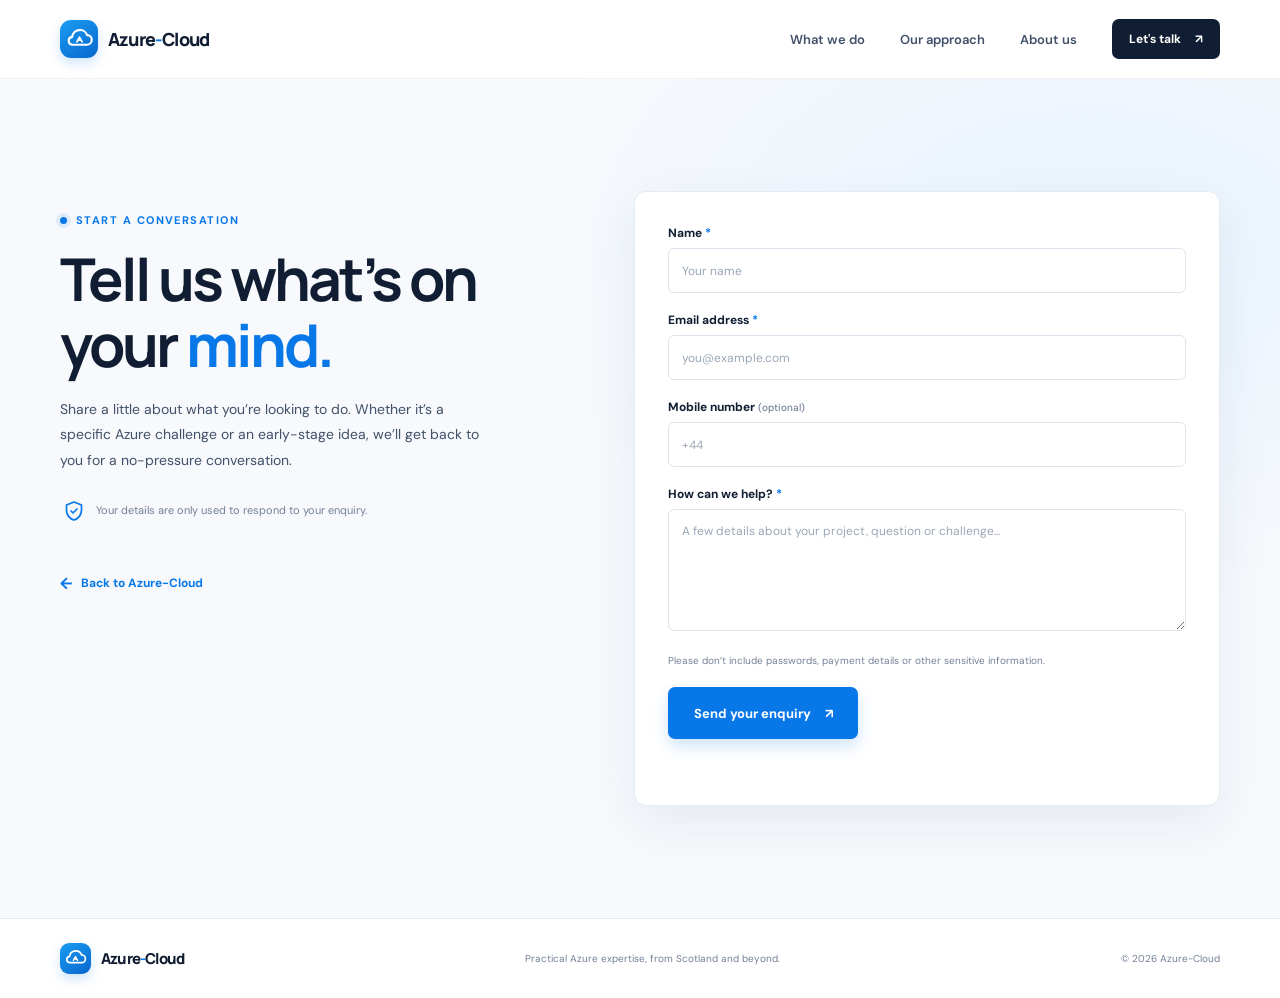
==== contact.html @ da437b1c "Add contact form with Formspree delivery Co-authored-by: Copilot App <223556219+Copilot@users.norepl" ====
<!doctype html>
<html lang="en">
  <head>
    <meta charset="utf-8">
    <meta name="viewport" content="width=device-width, initial-scale=1">
    <meta name="theme-color" content="#f7f9fc">
    <meta name="description" content="Tell Azure-Cloud about your Azure challenge, project or idea. We’ll get back to you.">
    <title>Get in touch | Azure-Cloud</title>
    <link rel="preconnect" href="https://fonts.googleapis.com">
    <link rel="preconnect" href="https://fonts.gstatic.com" crossorigin>
    <link href="https://fonts.googleapis.com/css2?family=DM+Sans:wght@400;500;600;700&family=Manrope:wght@400;500;600;700;800&display=swap" rel="stylesheet">
    <link rel="stylesheet" href="styles.css">
    <script src="script.js" defer></script>
  </head>
  <body>
    <a class="skip-link" href="#main">Skip to content</a>

    <header class="site-header">
      <div class="container header-inner">
        <a class="brand" href="index.html" aria-label="Azure-Cloud home">
          <span class="brand-mark" aria-hidden="true">
            <svg viewBox="0 0 40 40" fill="none">
              <path d="M10.4 26.7h19.1a6.2 6.2 0 0 0 .3-12.4 10 10 0 0 0-19.3 2.3 5.1 5.1 0 0 0-.1 10.1Z" stroke="currentColor" stroke-width="2.7" stroke-linecap="round" stroke-linejoin="round"/>
              <path d="m16.6 23 3.4-6 3.4 6m-5.3-2.1h3.8" stroke="currentColor" stroke-width="2.2" stroke-linecap="round" stroke-linejoin="round"/>
            </svg>
          </span>
          <span class="brand-name">Azure<span>-</span>Cloud</span>
        </a>
        <button class="menu-toggle" type="button" aria-expanded="false" aria-controls="primary-navigation">
          <span class="sr-only">Open navigation</span>
          <span></span><span></span>
        </button>
        <nav class="primary-navigation" id="primary-navigation" aria-label="Main navigation">
          <a href="index.html#services">What we do</a>
          <a href="index.html#approach">Our approach</a>
          <a href="index.html#about">About us</a>
          <a class="button button-small button-dark nav-cta" href="contact.html" aria-current="page">Let's talk <span aria-hidden="true">↗</span></a>
        </nav>
      </div>
    </header>

    <main id="main">
      <section class="contact-page section-pad">
        <div class="container contact-page-grid">
          <div class="contact-page-intro">
            <p class="eyebrow"><span class="eyebrow-dot"></span> Start a conversation</p>
            <h1>Tell us what’s on your <span>mind.</span></h1>
            <p>Share a little about what you’re looking to do. Whether it’s a specific Azure challenge or an early-stage idea, we’ll get back to you for a no-pressure conversation.</p>
            <div class="contact-page-note">
              <span class="note-icon" aria-hidden="true">
                <svg viewBox="0 0 24 24" fill="none"><path d="M12 3 4.5 6v5.1c0 4.6 3.2 8.8 7.5 9.9 4.3-1.1 7.5-5.3 7.5-9.9V6L12 3Z" stroke="currentColor" stroke-width="1.7" stroke-linejoin="round"/><path d="m9 12 2 2 4-4" stroke="currentColor" stroke-width="1.7" stroke-linecap="round" stroke-linejoin="round"/></svg>
              </span>
              <span>Your details are only used to respond to your enquiry.</span>
            </div>
            <a class="back-link" href="index.html"><span aria-hidden="true">←</span> Back to Azure-Cloud</a>
          </div>

          <form class="contact-form" id="contact-form" action="https://formspree.io/f/xkjglerq" method="post">
            <input type="hidden" name="_subject" value="New enquiry from Azure-Cloud website">
            <div class="form-honeypot" aria-hidden="true">
              <label for="contact-website">Leave this field empty</label>
              <input id="contact-website" type="text" name="_gotcha" tabindex="-1" autocomplete="off">
            </div>
            <div class="form-field">
              <label for="contact-name">Name <span aria-hidden="true">*</span></label>
              <input id="contact-name" name="name" type="text" autocomplete="name" placeholder="Your name" required maxlength="120">
            </div>
            <div class="form-field">
              <label for="contact-email">Email address <span aria-hidden="true">*</span></label>
              <input id="contact-email" name="email" type="email" autocomplete="email" placeholder="you@example.com" required maxlength="254">
            </div>
            <div class="form-field">
              <label for="contact-mobile">Mobile number <span class="optional-label">(optional)</span></label>
              <input id="contact-mobile" name="mobile" type="tel" autocomplete="tel" placeholder="+44">
            </div>
            <div class="form-field">
              <label for="contact-message">How can we help? <span aria-hidden="true">*</span></label>
              <textarea id="contact-message" name="message" rows="5" placeholder="A few details about your project, question or challenge..." required maxlength="5000"></textarea>
            </div>
            <p class="form-privacy">Please don’t include passwords, payment details or other sensitive information.</p>
            <button class="button button-primary form-submit" type="submit">Send your enquiry <span aria-hidden="true">↗</span></button>
            <p class="form-status" id="form-status" role="status" aria-live="polite"></p>
          </form>
        </div>
      </section>
    </main>

    <footer class="site-footer">
      <div class="container footer-inner">
        <a class="brand footer-brand" href="index.html" aria-label="Azure-Cloud home">
          <span class="brand-mark" aria-hidden="true">
            <svg viewBox="0 0 40 40" fill="none"><path d="M10.4 26.7h19.1a6.2 6.2 0 0 0 .3-12.4 10 10 0 0 0-19.3 2.3 5.1 5.1 0 0 0-.1 10.1Z" stroke="currentColor" stroke-width="2.7" stroke-linecap="round" stroke-linejoin="round"/><path d="m16.6 23 3.4-6 3.4 6m-5.3-2.1h3.8" stroke="currentColor" stroke-width="2.2" stroke-linecap="round" stroke-linejoin="round"/></svg>
          </span>
          <span class="brand-name">Azure<span>-</span>Cloud</span>
        </a>
        <p>Practical Azure expertise, from Scotland and beyond.</p>
        <span class="copyright">© <span id="current-year">2026</span> Azure-Cloud</span>
      </div>
    </footer>
  </body>
</html>
---- styles.css ----
:root {
  color-scheme: light;
  --ink: #101d32;
  --ink-soft: #42516a;
  --muted: #738098;
  --blue: #0877e8;
  --blue-dark: #075fbd;
  --blue-pale: #eaf4ff;
  --line: #e5ebf2;
  --paper: #fff;
  --canvas: #f7f9fc;
  --night: #0b1930;
  --font-body: "DM Sans", "Segoe UI", sans-serif;
  --font-display: "Manrope", "Segoe UI", sans-serif;
}

* { box-sizing: border-box; }
html { scroll-behavior: smooth; scroll-padding-top: 92px; }
body { margin: 0; background: var(--paper); color: var(--ink); font-family: var(--font-body); -webkit-font-smoothing: antialiased; }
a { color: inherit; text-decoration: none; }
button { font: inherit; }
::selection { background: #cfe6ff; color: var(--ink); }

.container { width: min(1160px, calc(100% - 48px)); margin-inline: auto; }
.section-pad { padding-block: 112px; }
.section-shell { overflow: hidden; }
.skip-link { position: absolute; z-index: 10; top: 8px; left: 8px; padding: 12px 16px; transform: translateY(-150%); background: var(--ink); color: white; border-radius: 6px; }
.skip-link:focus { transform: translateY(0); }
.sr-only { position: absolute; width: 1px; height: 1px; padding: 0; margin: -1px; overflow: hidden; clip: rect(0, 0, 0, 0); white-space: nowrap; border: 0; }

.site-header { position: sticky; z-index: 5; top: 0; border-bottom: 1px solid rgba(16, 29, 50, .06); background: rgba(255, 255, 255, .94); backdrop-filter: blur(14px); }
.header-inner { min-height: 78px; display: flex; align-items: center; justify-content: space-between; }
.brand { display: inline-flex; align-items: center; gap: 10px; }
.brand-mark { width: 38px; height: 38px; display: grid; place-items: center; border-radius: 11px; color: white; background: linear-gradient(145deg, #1a9df2, #0866cd); box-shadow: 0 5px 12px rgba(8, 119, 232, .2); }
.brand-mark svg { width: 31px; height: 31px; }
.brand-name { font-family: var(--font-display); font-size: 18px; font-weight: 800; letter-spacing: -.8px; }
.brand-name span { color: var(--blue); }
.primary-navigation { display: flex; align-items: center; gap: 35px; color: var(--ink-soft); font-size: 13px; font-weight: 600; }
.primary-navigation > a:not(.button) { transition: color .2s ease; }
.primary-navigation > a:not(.button):hover { color: var(--blue); }
.menu-toggle { display: none; }

.button { display: inline-flex; min-height: 52px; align-items: center; justify-content: center; gap: 14px; padding: 0 22px; border: 1px solid transparent; border-radius: 7px; font-size: 13px; font-weight: 700; transition: transform .2s ease, background .2s ease, box-shadow .2s ease; }
.button:hover { transform: translateY(-2px); }
.button-primary { color: white; background: var(--blue); box-shadow: 0 7px 16px rgba(8, 119, 232, .2); }
.button-primary:hover { background: var(--blue-dark); box-shadow: 0 9px 20px rgba(8, 119, 232, .28); }
.button-dark { color: white; background: var(--ink); }
.button-dark:hover { background: #203653; }
.button-small { min-height: 40px; padding-inline: 16px; font-size: 12px; }
.button-light { color: var(--ink); background: white; }
.button-light:hover { background: #eaf4ff; }

.hero { padding-top: 87px; background: radial-gradient(ellipse at 85% 23%, rgba(223, 240, 255, .66), transparent 34%), linear-gradient(180deg, #fbfcfe 0%, #f7f9fc 100%); }
.hero-grid { display: grid; grid-template-columns: 1.03fr .97fr; align-items: center; gap: 56px; min-height: 495px; }
.hero-copy { padding-bottom: 18px; }
.eyebrow { display: flex; align-items: center; gap: 9px; margin: 0 0 19px; color: var(--blue); font-size: 11px; font-weight: 700; letter-spacing: 1.45px; text-transform: uppercase; }
.eyebrow-dot { width: 7px; height: 7px; border-radius: 50%; background: var(--blue); box-shadow: 0 0 0 4px rgba(8, 119, 232, .1); }
h1, h2, h3, p { margin-top: 0; }
h1, h2, h3 { font-family: var(--font-display); }
.hero h1 { max-width: 600px; margin-bottom: 20px; font-size: clamp(43px, 5.1vw, 65px); line-height: 1.11; letter-spacing: -3.7px; font-weight: 800; }
.hero h1 span { color: var(--blue); }
.hero-intro { max-width: 520px; margin-bottom: 29px; color: var(--ink-soft); font-size: 16px; line-height: 1.75; }
.hero-actions { display: flex; align-items: center; gap: 25px; }
.text-link { display: inline-flex; align-items: center; gap: 9px; color: var(--ink); font-size: 12px; font-weight: 700; }
.text-link span { color: var(--blue); font-size: 17px; transition: transform .2s ease; }
.text-link:hover span { transform: translateY(3px); }
.hero-note { display: flex; align-items: center; gap: 10px; margin-top: 42px; color: var(--muted); font-size: 11px; }
.hero-note strong { color: var(--ink-soft); font-weight: 700; }
.note-icon { width: 27px; height: 27px; display: grid; place-items: center; color: var(--blue); }
.note-icon svg { width: 24px; height: 24px; }

.hero-visual { position: relative; min-height: 430px; display: grid; place-items: center; isolation: isolate; }
.visual-grid { position: absolute; z-index: -2; inset: 25px 4px 36px; opacity: .42; background-image: linear-gradient(rgba(74, 132, 194, .12) 1px, transparent 1px), linear-gradient(90deg, rgba(74, 132, 194, .12) 1px, transparent 1px); background-size: 38px 38px; mask-image: radial-gradient(ellipse, black 22%, transparent 75%); }
.visual-orbit { position: absolute; z-index: -1; border: 1px solid rgba(37, 129, 220, .13); border-radius: 50%; }
.orbit-one { width: 355px; height: 355px; }
.orbit-two { width: 276px; height: 276px; border-style: dashed; animation: rotate 50s linear infinite; }
.visual-cloud { width: 194px; height: 172px; display: flex; flex-direction: column; align-items: center; justify-content: center; border: 1px solid rgba(255, 255, 255, .9); border-radius: 30px; background: rgba(255, 255, 255, .9); box-shadow: 0 25px 60px rgba(29, 84, 138, .13), 0 5px 16px rgba(29, 84, 138, .07); }
.cloud-symbol { width: 87px; height: 68px; display: grid; place-items: center; color: var(--blue); }
.cloud-symbol svg { width: 84px; }
.visual-cloud > span { margin-top: 5px; color: var(--blue); font-size: 10px; font-weight: 700; letter-spacing: 1.8px; text-transform: uppercase; }
.visual-cloud strong { margin-top: 3px; font-family: var(--font-display); font-size: 12px; }
.service-node { position: absolute; display: flex; align-items: center; gap: 9px; padding: 10px 13px; border: 1px solid rgba(225, 234, 244, .92); border-radius: 9px; background: rgba(255, 255, 255, .96); box-shadow: 0 7px 22px rgba(31, 73, 115, .1); color: var(--ink-soft); font-size: 10px; font-weight: 700; white-space: nowrap; animation: bob 5s ease-in-out infinite; }
.node-icon { width: 24px; height: 24px; display: grid; place-items: center; border-radius: 6px; color: var(--blue); background: var(--blue-pale); font-size: 16px; }
.node-data { top: 54px; left: 14%; animation-delay: -.8s; }
.node-apps { top: 89px; right: 3%; animation-delay: -1.6s; }
.node-security { bottom: 83px; left: 4%; animation-delay: -2.4s; }
.node-ops { right: 9%; bottom: 57px; animation-delay: -3.2s; }
.visual-caption { position: absolute; right: 50%; bottom: 3px; display: flex; align-items: center; gap: 8px; transform: translateX(50%); color: var(--muted); font-size: 10px; font-weight: 600; white-space: nowrap; }
.caption-pulse { width: 6px; height: 6px; border-radius: 50%; background: #26bd93; box-shadow: 0 0 0 4px rgba(38, 189, 147, .11); }
.hero-foot { display: flex; align-items: center; gap: 16px; padding-block: 27px 25px; border-top: 1px solid rgba(16, 29, 50, .08); color: var(--muted); font-size: 10px; font-weight: 600; letter-spacing: .25px; }
.foot-rule { width: 36px; height: 1px; background: #b7c3d2; }

.section-heading { display: flex; align-items: end; justify-content: space-between; gap: 48px; margin-bottom: 49px; }
.section-heading .eyebrow { margin-bottom: 11px; }
.section-heading h2, .approach h2, .about h2, .contact h2 { margin-bottom: 0; font-size: clamp(34px, 4vw, 47px); line-height: 1.2; letter-spacing: -2.2px; }
.section-heading > p { max-width: 420px; margin-bottom: 3px; color: var(--ink-soft); font-size: 14px; line-height: 1.75; }
.service-grid { display: grid; grid-template-columns: repeat(4, 1fr); border: 1px solid var(--line); border-radius: 12px; overflow: hidden; }
.service-card { position: relative; min-height: 306px; padding: 30px 25px 24px; background: white; transition: background .2s ease; }
.service-card + .service-card { border-left: 1px solid var(--line); }
.service-card:hover { background: #fbfdff; }
.card-number { position: absolute; top: 28px; right: 25px; color: #a5afbe; font-size: 10px; font-weight: 700; }
.card-icon { width: 44px; height: 44px; display: grid; place-items: center; margin-bottom: 29px; border-radius: 11px; }
.card-icon svg { width: 24px; height: 24px; }
.icon-blue { color: #0877e8; background: #eaf4ff; }
.icon-violet { color: #7956d8; background: #f1edff; }
.icon-teal { color: #159982; background: #e8f8f4; }
.icon-amber { color: #c48621; background: #fff5df; }
.service-card h3 { min-height: 46px; margin-bottom: 11px; font-size: 15px; line-height: 1.45; letter-spacing: -.4px; }
.service-card p { min-height: 73px; margin-bottom: 21px; color: var(--muted); font-size: 11px; line-height: 1.7; }
.card-link { display: inline-flex; align-items: center; gap: 8px; color: var(--blue); font-size: 10px; font-weight: 700; }
.card-link span { transition: transform .2s ease; }
.card-link:hover span { transform: translate(2px, -2px); }

.approach { position: relative; overflow: hidden; background: var(--night); color: white; }
.approach::before { position: absolute; top: -360px; right: -190px; width: 750px; height: 750px; border: 1px solid rgba(114, 172, 233, .1); border-radius: 50%; box-shadow: 0 0 0 75px rgba(114, 172, 233, .025), 0 0 0 150px rgba(114, 172, 233, .02); content: ""; }
.approach-grid { position: relative; display: grid; grid-template-columns: .92fr 1.08fr; gap: 100px; align-items: center; }
.eyebrow-light { color: #8ec8ff; }
.approach-intro h2 { max-width: 460px; margin-bottom: 19px; }
.approach-intro > p:not(.eyebrow) { max-width: 450px; margin-bottom: 26px; color: #b0bfd2; font-size: 13px; line-height: 1.8; }
.approach-steps { border-top: 1px solid rgba(255, 255, 255, .16); }
.step { display: grid; grid-template-columns: 53px 1fr; gap: 14px; padding-block: 23px; border-bottom: 1px solid rgba(255, 255, 255, .16); }
.step-index { padding-top: 2px; color: #76b9fa; font-family: var(--font-display); font-size: 12px; font-weight: 700; }
.step h3 { margin-bottom: 6px; font-size: 15px; letter-spacing: -.3px; }
.step p { max-width: 390px; margin-bottom: 0; color: #a9b9ce; font-size: 11px; line-height: 1.7; }

.about { background: #fff; }
.about-grid { display: grid; grid-template-columns: .75fr 1.45fr .6fr; gap: 50px; align-items: center; }
.about-marker { display: flex; align-items: center; gap: 13px; color: var(--muted); font-size: 10px; line-height: 1.7; font-weight: 600; }
.marker-line { width: 3px; height: 41px; border-radius: 2px; background: var(--blue); }
.about-copy .eyebrow { margin-bottom: 12px; }
.about-copy h2 { margin-bottom: 21px; font-size: clamp(32px, 3.5vw, 43px); }
.about-copy h2 span { color: var(--blue); }
.about-copy > p:not(.eyebrow) { max-width: 640px; margin-bottom: 12px; color: var(--ink-soft); font-size: 12px; line-height: 1.8; }
.about-stamp { width: 134px; height: 150px; justify-self: end; display: flex; flex-direction: column; align-items: center; justify-content: center; gap: 6px; transform: rotate(7deg); color: #9aabc0; }
.about-stamp svg { width: 96px; height: 96px; }
.about-stamp span { font-size: 8px; font-weight: 700; letter-spacing: 2px; }

.contact { position: relative; overflow: hidden; background: linear-gradient(110deg, #0c2340, #0e3764); color: white; }
.contact-inner { position: relative; display: flex; align-items: center; justify-content: space-between; gap: 50px; }
.contact-inner > div { max-width: 570px; }
.contact h2 { margin-bottom: 16px; font-size: clamp(40px, 5vw, 58px); }
.contact-inner > div > p:not(.eyebrow) { max-width: 480px; margin-bottom: 0; color: #bbcadb; font-size: 13px; line-height: 1.8; }
.contact-button { position: relative; z-index: 1; min-width: 194px; }
.contact-decoration { position: absolute; top: -231px; right: -130px; width: 520px; height: 520px; border: 1px solid rgba(159, 208, 255, .12); border-radius: 50%; box-shadow: 0 0 0 45px rgba(159, 208, 255, .025), 0 0 0 90px rgba(159, 208, 255, .025), 0 0 0 135px rgba(159, 208, 255, .02); }

.contact-page { min-height: calc(100vh - 127px); background: radial-gradient(ellipse at 85% 20%, rgba(223, 240, 255, .6), transparent 38%), var(--canvas); }
.contact-page-grid { display: grid; grid-template-columns: .9fr 1.1fr; align-items: start; gap: 95px; }
.contact-page-intro { padding-top: 22px; }
.contact-page-intro h1 { max-width: 470px; margin-bottom: 19px; font-size: clamp(42px, 5vw, 59px); line-height: 1.12; letter-spacing: -3px; }
.contact-page-intro h1 span { color: var(--blue); }
.contact-page-intro > p:not(.eyebrow) { max-width: 430px; margin-bottom: 25px; color: var(--ink-soft); font-size: 14px; line-height: 1.8; }
.contact-page-note { display: flex; align-items: center; gap: 9px; margin-bottom: 48px; color: var(--muted); font-size: 11px; line-height: 1.6; }
.contact-page-note .note-icon { flex: 0 0 27px; }
.back-link { display: inline-flex; align-items: center; gap: 9px; color: var(--blue); font-size: 12px; font-weight: 700; }
.back-link span { font-size: 16px; transition: transform .2s ease; }
.back-link:hover span { transform: translateX(-3px); }
.contact-form { padding: 33px; border: 1px solid var(--line); border-radius: 12px; background: white; box-shadow: 0 18px 50px rgba(35, 70, 110, .08); }
.form-field { margin-bottom: 19px; }
.form-field label { display: block; margin-bottom: 7px; color: var(--ink); font-size: 12px; font-weight: 700; }
.form-field label > span:not(.optional-label) { color: var(--blue); }
.form-field .optional-label { color: var(--muted); font-size: 10px; font-weight: 500; }
.form-field input, .form-field textarea { width: 100%; padding: 12px 13px; border: 1px solid #dce4ed; border-radius: 6px; outline: none; background: #fff; color: var(--ink); font: inherit; font-size: 12px; transition: border-color .2s ease, box-shadow .2s ease; }
.form-field input { min-height: 45px; }
.form-field textarea { min-height: 122px; resize: vertical; line-height: 1.6; }
.form-field input::placeholder, .form-field textarea::placeholder { color: #9ba7b6; }
.form-field input:focus, .form-field textarea:focus { border-color: var(--blue); box-shadow: 0 0 0 3px rgba(8, 119, 232, .12); }
.form-privacy { margin: -2px 0 18px; color: var(--muted); font-size: 10px; line-height: 1.6; }
.form-submit { min-width: 190px; cursor: pointer; }
.form-submit:disabled { cursor: wait; opacity: .7; transform: none; }
.form-status { min-height: 20px; margin: 13px 0 0; color: var(--ink-soft); font-size: 12px; line-height: 1.6; }
.form-status.is-error { color: #b42318; }
.form-status.is-success { color: #137547; }
.form-honeypot { position: absolute; width: 1px; height: 1px; overflow: hidden; clip: rect(0, 0, 0, 0); white-space: nowrap; }

.site-footer { padding-block: 24px; border-top: 1px solid var(--line); background: white; }
.footer-inner { display: flex; align-items: center; justify-content: space-between; gap: 20px; }
.footer-brand .brand-mark { width: 31px; height: 31px; border-radius: 9px; }
.footer-brand .brand-mark svg { width: 25px; height: 25px; }
.footer-brand .brand-name { font-size: 15px; }
.footer-inner > p, .copyright { margin: 0; color: var(--muted); font-size: 10px; }

@keyframes bob { 0%, 100% { transform: translateY(0); } 50% { transform: translateY(-7px); } }
@keyframes rotate { to { transform: rotate(360deg); } }

@media (max-width: 960px) {
  .hero-grid { grid-template-columns: 1fr .9fr; gap: 25px; }
  .hero h1 { font-size: clamp(42px, 6vw, 58px); }
  .hero-visual { transform: scale(.9); }
  .service-card { padding-inline: 19px; }
  .approach-grid { gap: 55px; }
  .about-grid { grid-template-columns: .55fr 1.45fr; gap: 30px; }
  .about-stamp { display: none; }
}
@media (max-width: 720px) {
  .container { width: min(100% - 36px, 540px); }
  .section-pad { padding-block: 78px; }
  .header-inner { min-height: 68px; }
  .menu-toggle { width: 40px; height: 40px; display: flex; flex-direction: column; align-items: center; justify-content: center; gap: 6px; border: 1px solid var(--line); border-radius: 7px; background: white; cursor: pointer; }
  .menu-toggle > span:not(.sr-only) { width: 17px; height: 2px; border-radius: 2px; background: var(--ink); transition: transform .2s ease; }
  .menu-toggle[aria-expanded="true"] > span:nth-last-child(2) { transform: translateY(4px) rotate(45deg); }
  .menu-toggle[aria-expanded="true"] > span:last-child { transform: translateY(-4px) rotate(-45deg); }
  .primary-navigation { position: absolute; top: 67px; right: 0; left: 0; display: none; align-items: stretch; gap: 0; padding: 12px 18px 18px; border-bottom: 1px solid var(--line); background: white; box-shadow: 0 12px 16px rgba(18, 41, 69, .08); }
  .primary-navigation.is-open { display: flex; flex-direction: column; }
  .primary-navigation > a:not(.button) { padding: 13px 3px; border-bottom: 1px solid #eff2f6; }
  .primary-navigation .nav-cta { align-self: flex-start; margin-top: 13px; }
  .hero { padding-top: 53px; }
  .hero-grid { grid-template-columns: 1fr; gap: 0; }
  .hero-copy { padding-bottom: 0; }
  .hero h1 { max-width: 530px; font-size: clamp(43px, 11vw, 60px); letter-spacing: -2.8px; }
  .hero-intro { max-width: 510px; font-size: 14px; }
  .hero-note { margin-top: 30px; }
  .hero-visual { min-height: 355px; margin: 7px -17px 0; transform: scale(.88); }
  .hero-foot { gap: 11px; padding-block: 20px; font-size: 9px; }
  .section-heading { display: block; margin-bottom: 32px; }
  .section-heading h2, .approach h2, .about h2 { font-size: 37px; }
  .section-heading > p { margin-top: 14px; font-size: 13px; }
  .service-grid { grid-template-columns: repeat(2, 1fr); }
  .service-card { min-height: 285px; padding: 23px 17px 20px; }
  .service-card:nth-child(3) { border-left: 0; border-top: 1px solid var(--line); }
  .service-card:nth-child(4) { border-top: 1px solid var(--line); }
  .card-number { top: 22px; right: 17px; }
  .card-icon { margin-bottom: 22px; }
  .service-card h3 { min-height: 43px; font-size: 13px; }
  .service-card p { min-height: 89px; font-size: 10px; }
  .approach-grid { grid-template-columns: 1fr; gap: 40px; }
  .approach-intro > p:not(.eyebrow) { font-size: 12px; }
  .about-grid { grid-template-columns: 1fr; gap: 24px; }
  .about-marker { order: 1; }
  .about-copy { order: 0; }
  .about-copy h2 { font-size: 35px; }
  .contact-inner { align-items: flex-start; flex-direction: column; gap: 27px; }
  .contact h2 { font-size: 46px; }
  .contact-button { min-height: 49px; }
  .contact-decoration { top: -240px; right: -360px; }
  .contact-page { min-height: auto; }
  .contact-page-grid { grid-template-columns: 1fr; gap: 35px; }
  .contact-page-intro { padding-top: 0; }
  .contact-page-intro h1 { font-size: clamp(43px, 11vw, 56px); letter-spacing: -2.7px; }
  .contact-page-note { margin-bottom: 20px; }
  .contact-form { padding: 24px 19px; }
  .footer-inner { flex-wrap: wrap; }
  .footer-inner > p { order: 3; width: 100%; }
}
@media (max-width: 390px) {
  .hero-actions { align-items: flex-start; flex-direction: column; gap: 16px; }
  .hero-visual { margin-inline: -40px; transform: scale(.77); }
  .hero-foot { font-size: 8px; }
  .service-card { padding-inline: 13px; }
  .service-card p { min-height: 105px; }
}
@media (prefers-reduced-motion: reduce) {
  *, *::before, *::after { scroll-behavior: auto !important; animation-duration: .01ms !important; animation-iteration-count: 1 !important; transition-duration: .01ms !important; }
}
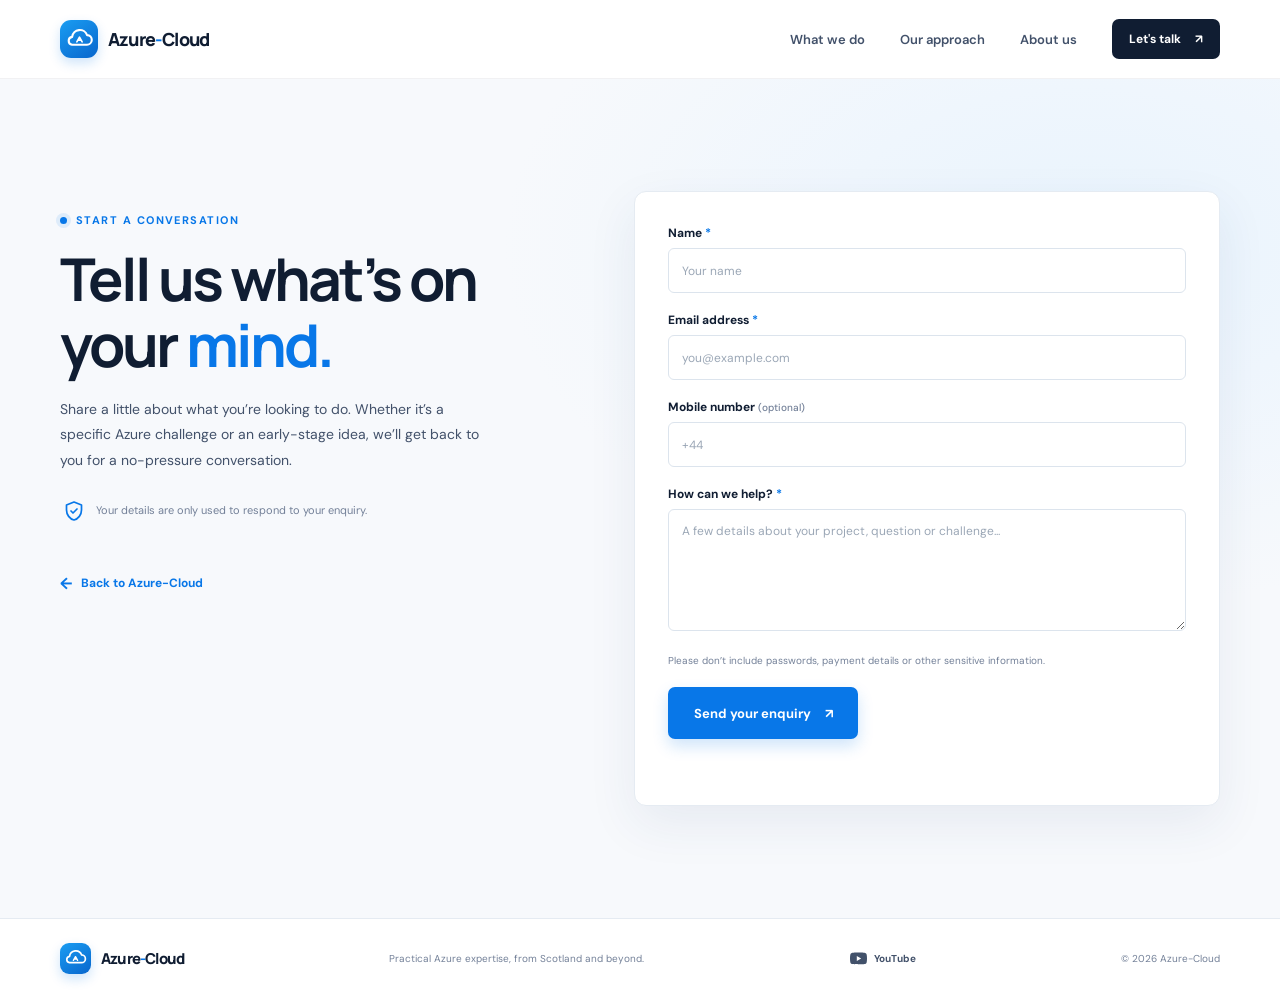
==== commit c1056c5c: "Link official Azure-Cloud YouTube channel Co-authored-by: Copilot App <223556219+Copilot@users.norep" ====
--- a/contact.html
+++ b/contact.html
@@ -6,6 +6,13 @@
     <meta name="theme-color" content="#f7f9fc">
     <meta name="description" content="Tell Azure-Cloud about your Azure challenge, project or idea. We’ll get back to you.">
     <title>Get in touch | Azure-Cloud</title>
+    <link rel="canonical" href="https://ackeygraham.github.io/azure-cloud-website/contact.html">
+    <meta property="og:type" content="website">
+    <meta property="og:site_name" content="Azure-Cloud">
+    <meta property="og:title" content="Get in touch | Azure-Cloud">
+    <meta property="og:description" content="Tell Azure-Cloud about your Azure challenge, project or idea. We’ll get back to you.">
+    <meta property="og:url" content="https://ackeygraham.github.io/azure-cloud-website/contact.html">
+    <meta name="twitter:card" content="summary">
     <link rel="preconnect" href="https://fonts.googleapis.com">
     <link rel="preconnect" href="https://fonts.gstatic.com" crossorigin>
     <link href="https://fonts.googleapis.com/css2?family=DM+Sans:wght@400;500;600;700&family=Manrope:wght@400;500;600;700;800&display=swap" rel="stylesheet">
@@ -94,6 +101,10 @@
           <span class="brand-name">Azure<span>-</span>Cloud</span>
         </a>
         <p>Practical Azure expertise, from Scotland and beyond.</p>
+        <a class="social-link" href="https://www.youtube.com/@azure-cloud.uk" target="_blank" rel="noopener noreferrer" aria-label="Visit Azure-Cloud on YouTube">
+          <svg viewBox="0 0 24 24" aria-hidden="true"><path d="M23.5 6.2a3 3 0 0 0-2.1-2.1C19.6 3.6 12 3.6 12 3.6s-7.6 0-9.4.5A3 3 0 0 0 .5 6.2 31 31 0 0 0 0 12a31 31 0 0 0 .5 5.8 3 3 0 0 0 2.1 2.1c1.8.5 9.4.5 9.4.5s7.6 0 9.4-.5a3 3 0 0 0 2.1-2.1A31 31 0 0 0 24 12a31 31 0 0 0-.5-5.8ZM9.6 15.6V8.4l6.2 3.6-6.2 3.6Z"/></svg>
+          <span>YouTube</span>
+        </a>
         <span class="copyright">© <span id="current-year">2026</span> Azure-Cloud</span>
       </div>
     </footer>
--- a/styles.css
+++ b/styles.css
@@ -178,6 +178,9 @@
 .footer-brand .brand-mark svg { width: 25px; height: 25px; }
 .footer-brand .brand-name { font-size: 15px; }
 .footer-inner > p, .copyright { margin: 0; color: var(--muted); font-size: 10px; }
+.social-link { display: inline-flex; align-items: center; gap: 7px; color: var(--ink-soft); font-size: 10px; font-weight: 700; transition: color .2s ease; }
+.social-link:hover { color: #e62117; }
+.social-link svg { width: 17px; height: 17px; fill: currentColor; }
 
 @keyframes bob { 0%, 100% { transform: translateY(0); } 50% { transform: translateY(-7px); } }
 @keyframes rotate { to { transform: rotate(360deg); } }
@@ -239,7 +242,7 @@
   .contact-page-note { margin-bottom: 20px; }
   .contact-form { padding: 24px 19px; }
   .footer-inner { flex-wrap: wrap; }
-  .footer-inner > p { order: 3; width: 100%; }
+  .footer-inner > p { order: 4; width: 100%; }
 }
 @media (max-width: 390px) {
   .hero-actions { align-items: flex-start; flex-direction: column; gap: 16px; }
